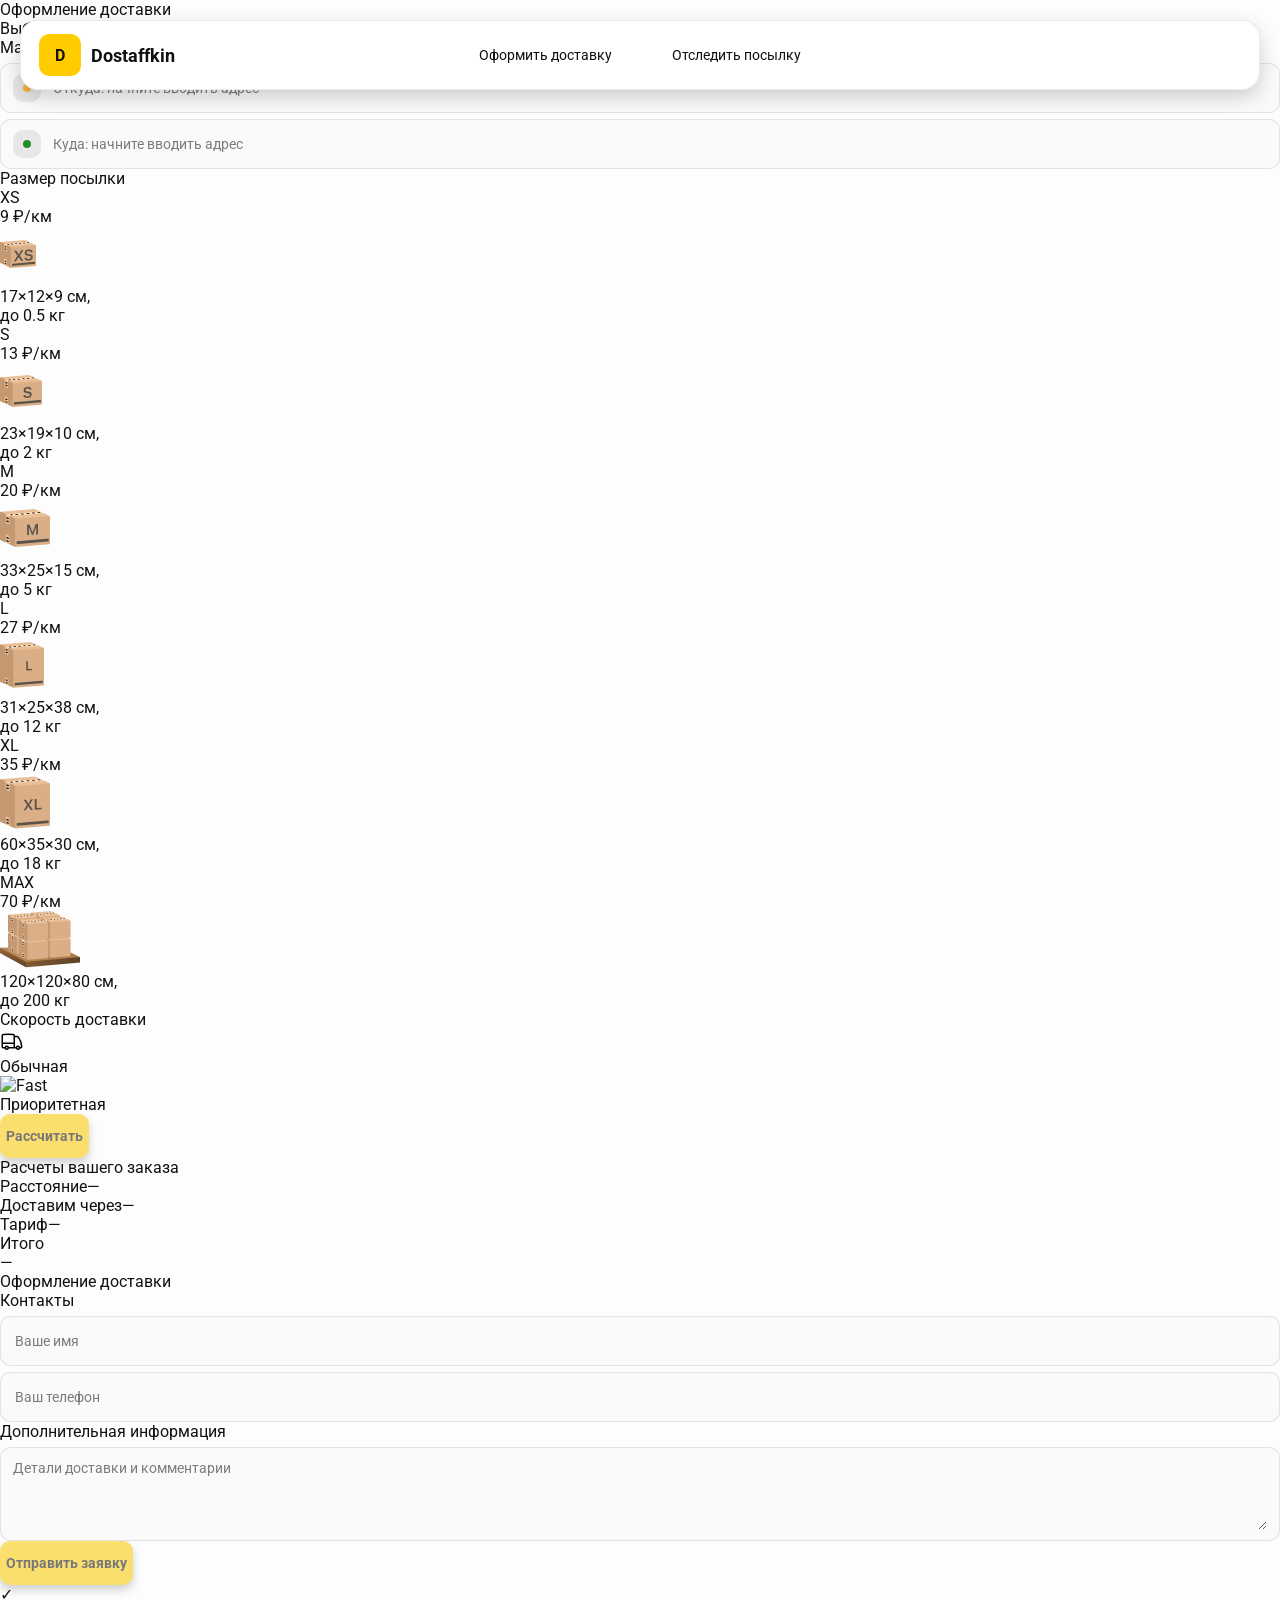
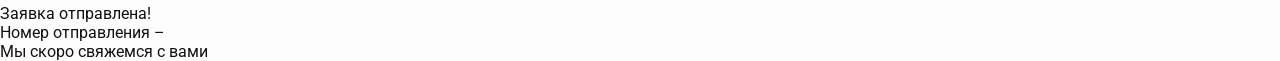
==== order.html @ b43d5a3a "add order page and track page" ====
<!doctype html>
<html lang="ru">

<head>
    <meta charset="utf-8" />
    <meta name="viewport" content="width=device-width,initial-scale=1,maximum-scale=1,user-scalable=0" />
    <title>Оформление доставки</title>

    <link rel="stylesheet" href="styles/base.css" />
    <link rel="stylesheet" href="styles/base_adaptive.css" />

    <link rel="stylesheet" href="styles/order.css" />
    <link rel="stylesheet" href="styles/order_adaptive.css" />
</head>

<body>
    <div id="map"></div>

    <header class="header">
        <a class="header-brand" href="./index.html">
            <div class="header-logo">D</div>
            <div class="header-title">Dostaffkin</div>
        </a>

        <nav class="header-menu">
            <a class="header-link" href="#">Оформить <span>доставку</span></a>
            <a class="header-link" href="./track.html">Отследить <span>посылку</span></a>
        </nav>
    </header>

    <aside class="main" id="sidebar">
        <div class="main-header">
            <div class="main-title">Оформление доставки</div>
            <div class="main-text">Выберите параметры для расчета отправления</div>
        </div>

        <div class="main-content">
            <div class="main-route">
                <div class="main-block-title">Маршрут</div>
                <div class="main-fields">
                    <div class="main-field" id="fromField">
                        <div class="main-pin"></div>
                        <input id="from" placeholder="Откуда: начните вводить адрес" autocomplete="off" />
                        <div class="main-ac" id="fromAc" role="listbox" aria-label="Подсказки адресов"></div>
                    </div>

                    <div class="main-field" id="toField">
                        <div class="main-pin"></div>
                        <input id="to" placeholder="Куда: начните вводить адрес" autocomplete="off" />
                        <div class="main-ac" id="toAc" role="listbox" aria-label="Подсказки адресов"></div>
                    </div>
                </div>
            </div>

            <div class="main-package">
                <div class="main-block-title">Размер посылки</div>

                <div class="main-sizes">
                    <div class="main-size-card is-active" data-value="xs">
                        <div class="main-size-top">
                            <div class="main-size-label">XS</div>
                            <div class="main-size-rate">9 ₽/км</div>
                        </div>
                        <div class="main-size-media">
                            <img src="images/sizes/xs.png" alt="Короб XS" />
                        </div>
                        <div class="main-size-description">17×12×9 см,<br>до 0.5 кг</div>
                    </div>

                    <div class="main-size-card" data-value="s">
                        <div class="main-size-top">
                            <div class="main-size-label">S</div>
                            <div class="main-size-rate">13 ₽/км</div>
                        </div>
                        <div class="main-size-media">
                            <img src="images/sizes/s.png" alt="Короб S" />
                        </div>
                        <div class="main-size-description">23×19×10 см,<br>до 2 кг</div>
                    </div>

                    <div class="main-size-card" data-value="m">
                        <div class="main-size-top">
                            <div class="main-size-label">M</div>
                            <div class="main-size-rate">20 ₽/км</div>
                        </div>
                        <div class="main-size-media">
                            <img src="images/sizes/m.png" alt="Короб M" />
                        </div>
                        <div class="main-size-description">33×25×15 см,<br>до 5 кг</div>
                    </div>

                    <div class="main-size-card" data-value="l">
                        <div class="main-size-top">
                            <div class="main-size-label">L</div>
                            <div class="main-size-rate">27 ₽/км</div>
                        </div>
                        <div class="main-size-media">
                            <img src="images/sizes/l.png" alt="Короб L" />
                        </div>
                        <div class="main-size-description">31×25×38 см,<br>до 12 кг</div>
                    </div>

                    <div class="main-size-card" data-value="xl">
                        <div class="main-size-top">
                            <div class="main-size-label">XL</div>
                            <div class="main-size-rate">35 ₽/км</div>
                        </div>
                        <div class="main-size-media">
                            <img src="images/sizes/xl.png" alt="Короб XL" />
                        </div>
                        <div class="main-size-description">60×35×30 см,<br>до 18 кг</div>
                    </div>

                    <div class="main-size-card" data-value="max">
                        <div class="main-size-top">
                            <div class="main-size-label">MAX</div>
                            <div class="main-size-rate">70 ₽/км</div>
                        </div>
                        <div class="main-size-media main-size-media-palleta">
                            <img src="images/sizes/max.png" alt="Паллета" />
                        </div>
                        <div class="main-size-description">120×120×80 см,<br>до 200 кг</div>
                    </div>
                </div>
            </div>

            <div class="main-speed">
                <div class="main-block-title">Скорость доставки</div>

                <div class="main-speeds">
                    <div class="main-speed-card is-active" data-value="regular">
                        <img class="main-speed-media" src="images/icons/regular.svg" alt="Regular" />
                        <div class="main-speed-description">Обычная</div>
                    </div>
                    <div class="main-speed-card" data-value="fast">
                        <img class="main-speed-media" src="images/icons/fast.svg" alt="Fast" />
                        <div class="main-speed-description">Приоритетная</div>
                    </div>

                </div>
            </div>

            <div class="main-calculate-block">
                <button id="calc" class="button calculate-button" type="button" disabled>Рассчитать</button>
            </div>

            <div class="main-result" id="result">
                <div class="main-result-title">Расчеты вашего заказа</div>
                <div class="main-result-lines">
                    <div class="main-result-line"><span>Расстояние</span><span id="distanceValue">—</span></div>
                    <div class="main-result-line"><span>Доставим через</span><span id="durationValue">—</span></div>
                    <div class="main-result-line"><span>Тариф</span><span id="rateValue">—</span></div>
                </div>
                <div class="main-price">
                    <div class="main-price-label">Итого</div>
                    <div class="main-price-value" id="totalValue">—</div>
                </div>
            </div>

            <div class="main-order-box">
                <div class="main-order-form" id="orderForm">
                    <div class="main-order-title">Оформление доставки</div>
                    <div class="main-block-info-row">
                        <div class="main-block-title">Контакты</div>
                        <div class="order-fields">
                            <div class="main-field">
                                <input id="customerName" placeholder="Ваше имя" autocomplete="off" />
                            </div>
                            <div class="main-field">
                                <input id="customerPhone" placeholder="Ваш телефон" autocomplete="off"
                                    inputmode="tel" />
                            </div>
                        </div>
                    </div>
                    <div class="main-block-info-row extra-info">
                        <div class="main-block-title">Дополнительная информация</div>
                        <div class="main-field textarea">
                            <textarea id="comment" placeholder="Детали доставки и комментарии"></textarea>
                        </div>
                    </div>
                    <button id="submit" class="button main-submit-request" type="button" disabled>Отправить
                        заявку
                    </button>
                </div>

                <div class="main-order-success" id="orderSuccess">
                    <div class="main-success-icon">✓</div>
                    <div class="main-success-title">Заявка отправлена!</div>
                    <div class="main-success-title">Номер отправления – <span id="orderId"></span></div>
                    <div class="main-success-subtitle">Мы скоро свяжемся с вами</div>
                </div>
            </div>

        </div>
    </aside>



</body>

</html>
---- styles/base.css ----
*, *::before, *::after {
    box-sizing: border-box;
}

@font-face {
    font-family: "Roboto";
    src: url("../fonts/Roboto-Regular.ttf");
    font-weight: normal;
}

@font-face {
    font-family: "Roboto";
    src: url("../fonts/Roboto-Bold.ttf");
    font-weight: bold;
}

@font-face {
    font-family: "Roboto";
    src: url("../fonts/Roboto-Medium.ttf");
    font-weight: 500;
}

html, body {
    margin: 0;
    color: #111111;
    font-family: "Roboto", sans-serif;
}

body {
    background: #FDFDFD;
}

.header {
    border-radius: 18px;
    box-shadow: 0 7px 20px 0 #0000002E;
    backdrop-filter: blur(10px);
    background: #ffffff;
    left: 20px;
    border: 1px solid rgba(0, 0, 0, 0.08);
    position: fixed;
    right: 20px;
    top: 20px;
    padding: 14px 18px;
    height: 70px;
    display: flex;
    align-items: center;
    z-index: 6;
}

.header-brand {
    display: flex;
    align-items: center;
    text-decoration: none;
    gap: 10px;
}

.header-logo {
    width: 42px;
    height: 42px;
    border-radius: 10px;
    background: #FFCC00;
    display: grid;
    place-items: center;
    font-weight: bold;
    color: #111;
}

.header-title {
    font-size: 18px;
    font-weight: bold;
    color: #111111;
    text-decoration: none;
}

.header-menu {
    display: flex;
    align-items: center;
    gap: 60px;
    margin: 0;
    position: absolute;
    left: 50%;
    transform: translateX(-50%);
}

.header-link:hover {
    font-weight: bold;
}

.header-link {
    font-size: 14px;
    color: #111111;
    text-decoration: none;
}

.button {
    border: 0;
    outline: none;
    height: 44px;
    border-radius: 10px;
    font-size: 14px;
    font-weight: bold;
    cursor: pointer;
    font-family: inherit;
    transition: transform .08s ease, opacity .12s ease;
    background: #ffcc00;
    color: #111111;
    text-align: center;
    text-decoration: none;
    box-shadow: 0 5px 10px 0 #0000002E;
}

.button:hover {
    background-color: #E5BC19;
}

.button:disabled {
    cursor: not-allowed;
    background-color: #FADE6E;
    color: #787878;
    transform: none;
}

.button.button-white {
    background: #ffffff;
    border: 1px solid #111111;
}

.button.button-white:hover {
    background: rgb(241 241 241);
}

.main-field {
    display: flex;
    align-items: center;
    margin-top: 6px;
    gap: 10px;
    border: 1px solid #1111111A;
    background: #FAFAFA;
    border-radius: 10px;
    padding: 10px 12px;
    position: relative;
    box-sizing: border-box;
    height: 50px;
}

.main-field.textarea {
    height: auto;
}

.main-pin {
    width: 28px;
    height: 28px;
    border-radius: 10px;
    background: rgba(17, 17, 17, 0.08);
    display: grid;
    place-items: center;
    flex: 0 0 auto;
    position: relative;
}

.main-pin::before {
    content: "";
    width: 8px;
    height: 8px;
    border-radius: 999px;
    background: orange;
    opacity: .75;
    display: block;
}

.main-field:last-child .main-pin::before {
    background: green;
    opacity: .85;
}

input, textarea {
    width: 100%;
    border: 0;
    outline: none;
    background: transparent;
    font-size: 14px;
    color: #111111;
    font-family: inherit;
}

textarea {
    resize: vertical;
    min-height: 72px;
    padding: 2px 0;
}

input::placeholder, textarea::placeholder {
    color: #7C7C7C;
}

.main-field:focus-within {
    border-color: rgba(0, 0, 0, 0.20);
    box-shadow: 0 0 0 4px rgba(255, 204, 0, 0.35);
    background: rgba(255, 255, 255, 0.75);
}
---- styles/base_adaptive.css ----
@media (max-width: 767px) {
    .header {
        left: 10px;
        right: 10px;
        top: 10px;
    }

    .header-link span {
        display: none;
    }

    .header-menu {
        gap: 20px;
        justify-content: flex-start;
        margin: 0 0 0 30px;
        position: static;
        transform: none;
    }
}

@media (max-width: 420px) {
    .header-title {
        display: none;
    }
}

@media (max-width: 374px) {
    .header-menu {
        gap: 10px;
        margin: 0 0 0 10px;
    }
}
---- styles/order_adaptive.css ----
@media (max-width: 767px) {
    .main {
        left: 10px;
        right: 10px;
        top: 50%;
        bottom: 12px;
        width: auto;
        max-width: none;
    }
}

@media (max-width: 420px) {
    .main-sizes {
        grid-template-columns: repeat(2, 1fr);
    }
}
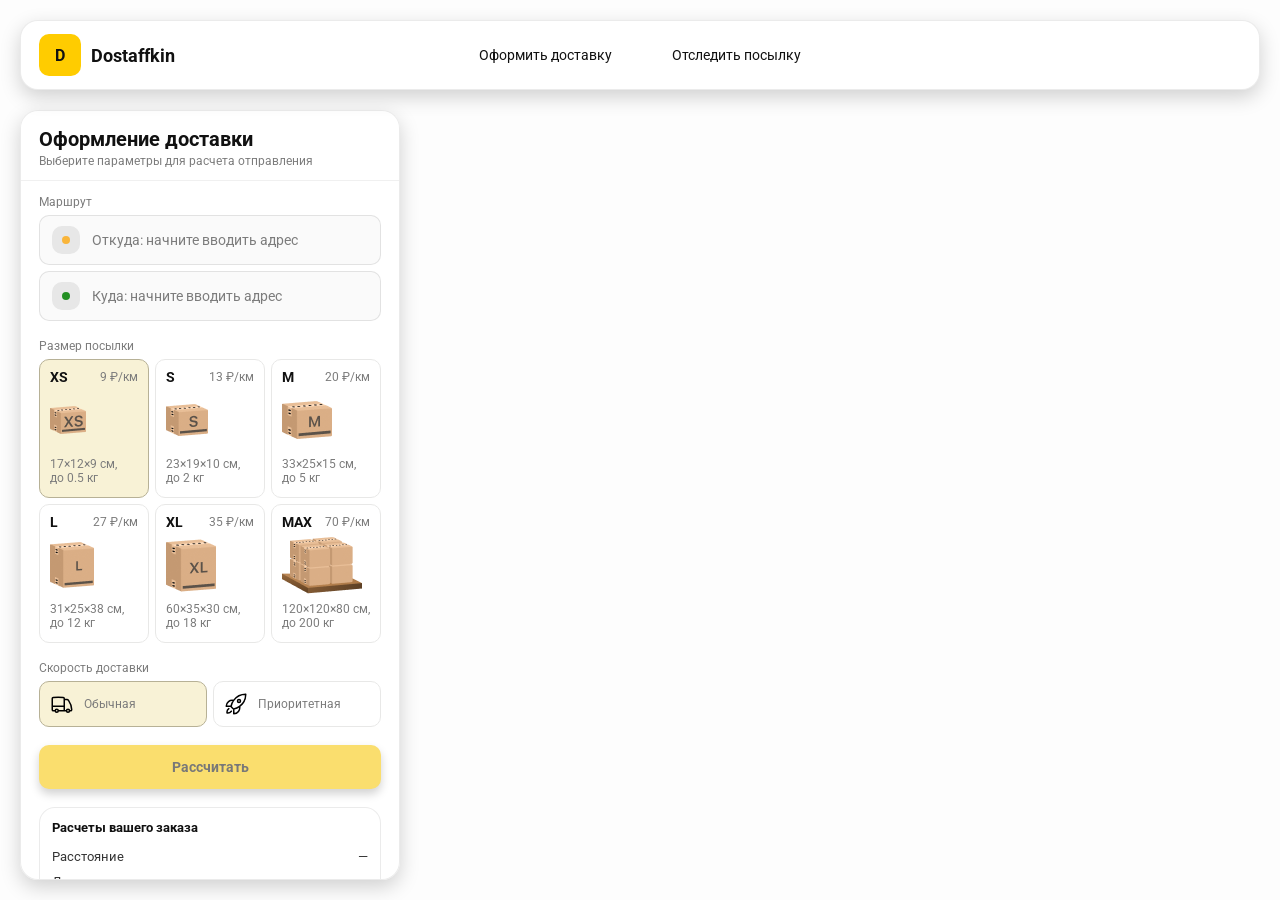
==== commit 2cac9df6: "add scripts" ====
--- a/order.html
+++ b/order.html
@@ -11,6 +11,8 @@
 
     <link rel="stylesheet" href="styles/order.css" />
     <link rel="stylesheet" href="styles/order_adaptive.css" />
+
+    <script src="https://api-maps.yandex.ru/2.1/?lang=ru_RU&apikey=c709571a-40e1-4701-86da-66fb0677a437&suggest_apikey=df94c90b-4fa9-449a-8b2b-d7a20dda37e9" type="text/javascript"></script>
 </head>
 
 <body>
@@ -193,9 +195,7 @@
 
         </div>
     </aside>
-
-
-
+    <script src="scripts/order.js"></script>
 </body>
 
 </html>
--- a/styles/order.css
+++ b/styles/order.css
@@ -0,0 +1,281 @@
+#map {
+    position: fixed;
+    inset: 0;
+}
+
+.main {
+    border-radius: 18px;
+    box-shadow: 0 7px 20px 0 #0000002E;
+    backdrop-filter: blur(10px);
+    background: rgba(255, 255, 255, 0.96);
+    left: 20px;
+    border: 1px solid rgba(0, 0, 0, 0.08);
+    position: fixed;
+    top: 110px;
+    bottom: 20px;
+    width: 380px;
+    display: flex;
+    flex-direction: column;
+    overflow: hidden;
+    z-index: 5;
+}
+
+.main-header {
+    padding: 18px 18px 12px 18px;
+    border-bottom: 1px solid rgba(0, 0, 0, 0.06);
+    display: flex;
+    flex-direction: column;
+}
+
+.main-title {
+    font-size: 20px;
+    line-height: 100%;
+    font-weight: bold;
+}
+
+.main-text {
+    font-size: 12px;
+    margin-top: 5px;
+    color: #7C7C7C;
+}
+
+.main-content {
+    padding: 14px 18px 18px 18px;
+    overflow: auto;
+    scrollbar-width: none;
+    display: flex;
+    flex-direction: column;
+    gap: 18px;
+    flex: 1;
+}
+
+.main-block-title {
+    font-size: 12px;
+    color: #7C7C7C;
+}
+
+.main-route .main-block-title,
+.main-package .main-block-title {
+    margin-bottom: 6px;
+}
+
+.main-sizes {
+    display: grid;
+    gap: 6px;
+    grid-template-columns: repeat(3, 1fr);
+}
+
+.main-size-card {
+    border: 1px solid #E8E8E7;
+    background: #FFFFFF;
+    border-radius: 10px;
+    padding: 10px;
+    cursor: pointer;
+    user-select: none;
+    transition: transform .08s ease, border-color .12s ease, background .12s ease;
+    min-height: 139px;
+}
+
+.main-size-card:hover {
+    transform: translateY(-1px);
+}
+
+.main-size-card.is-active {
+    background-color: #F8F2D6;
+    border-color: #B7B196;
+}
+
+.main-size-top {
+    display: flex;
+    align-items: center;
+    justify-content: space-between;
+}
+
+.main-size-label {
+    font-weight: bold;
+    font-size: 14px;
+    color: #111111;
+    line-height: 100%;
+}
+
+.main-size-rate {
+    font-size: 12px;
+    color: #7C7C7C;
+    line-height: 100%;
+}
+
+.main-size-media {
+    margin-top: 8px;
+    height: 57px;
+}
+
+.main-size-description {
+    margin-top: 8px;
+    font-size: 12px;
+    color: #7C7C7C;
+    line-height: 1.2;
+}
+
+.calculate-button {
+    width: 100%;
+}
+
+.main-result {
+    border: 1px solid rgba(0, 0, 0, 0.08);
+    background: rgba(255, 255, 255, 0.75);
+    border-radius: 16px;
+    padding: 12px;
+    line-height: 1.25;
+}
+
+.main-result-title {
+    font-weight: bold;
+    font-size: 13px;
+    color: #111111;
+    margin-bottom: 13px;
+}
+
+.main-result-lines {
+    gap: 8px;
+    display: flex;
+    flex-direction: column;
+}
+
+.main-result-line {
+    font-size: 13px;
+    color: rgba(17, 17, 17, 0.85);
+    display: flex;
+    justify-content: space-between;
+}
+
+.main-price {
+    margin-top: 18px;
+    padding-top: 10px;
+    border-top: 1px dashed rgba(0, 0, 0, 0.12);
+    display: flex;
+    align-items: baseline;
+    justify-content: space-between;
+}
+
+.main-price-label {
+    font-size: 12px;
+    color: rgba(17, 17, 17, 0.55);
+}
+
+.main-price-value {
+    font-size: 20px;
+    font-weight: bold;
+    color: #111111;
+    letter-spacing: -0.3px;
+}
+
+.main-order-box {
+    background: #ffffff;
+    border: 1px solid #E8E8E7;
+    border-radius: 10px;
+    padding: 12px;
+}
+
+.main-order-title {
+    margin-bottom: 8px;
+    font-weight: bold;
+    font-size: 14px;
+    color: #111111;
+}
+
+.main-block-info {
+    display: flex;
+    flex-direction: column;
+    gap: 6px;
+}
+
+.order-fields {
+    display: grid;
+    grid-template-columns: 1fr 1fr;
+    column-gap: 10px;
+    margin-top: 6px;
+}
+
+.main-block-info-row.extra-info {
+    display: block;
+    margin-top: 13px;
+}
+
+.main-submit-request {
+    width: 100%;
+    margin-top: 6px;
+}
+
+.main-order-success {
+    display: none;
+    text-align: center;
+    padding: 22px 12px;
+    gap: 12px;
+}
+
+.main-order-success.is-visible {
+    display: flex;
+    flex-direction: column;
+    align-items: center;
+}
+
+.main-success-icon {
+    width: 56px;
+    height: 56px;
+    border-radius: 50%;
+    background: #16a34a;
+    color: #ffffff;
+    display: grid;
+    place-items: center;
+    font-size: 30px;
+}
+
+.main-success-title {
+    font-size: 14px;
+    font-weight: bold;
+    color: #111111;
+}
+
+.main-success-subtitle {
+    font-size: 12px;
+    color: rgba(17, 17, 17, 0.55);
+    line-height: 1.3;
+}
+
+.main-speed .main-block-title {
+    margin-bottom: 6px;
+}
+
+.main-speeds {
+    display: grid;
+    gap: 6px;
+    grid-template-columns: repeat(2, 1fr);
+}
+
+.main-speed-card {
+    border: 1px solid #E8E8E7;
+    background: #FFFFFF;
+    border-radius: 10px;
+    padding: 10px;
+    cursor: pointer;
+    user-select: none;
+    transition: transform .08s ease, border-color .12s ease, background .12s ease;
+    display: flex;
+    align-items: center;
+    gap: 10px;
+}
+
+.main-speed-card:hover {
+    transform: translateY(-1px);
+}
+
+.main-speed-card.is-active {
+    background-color: #F8F2D6;
+    border-color: #B7B196;
+}
+
+.main-speed-description {
+    font-size: 12px;
+    color: #7C7C7C;
+    line-height: 1.2;
+}
